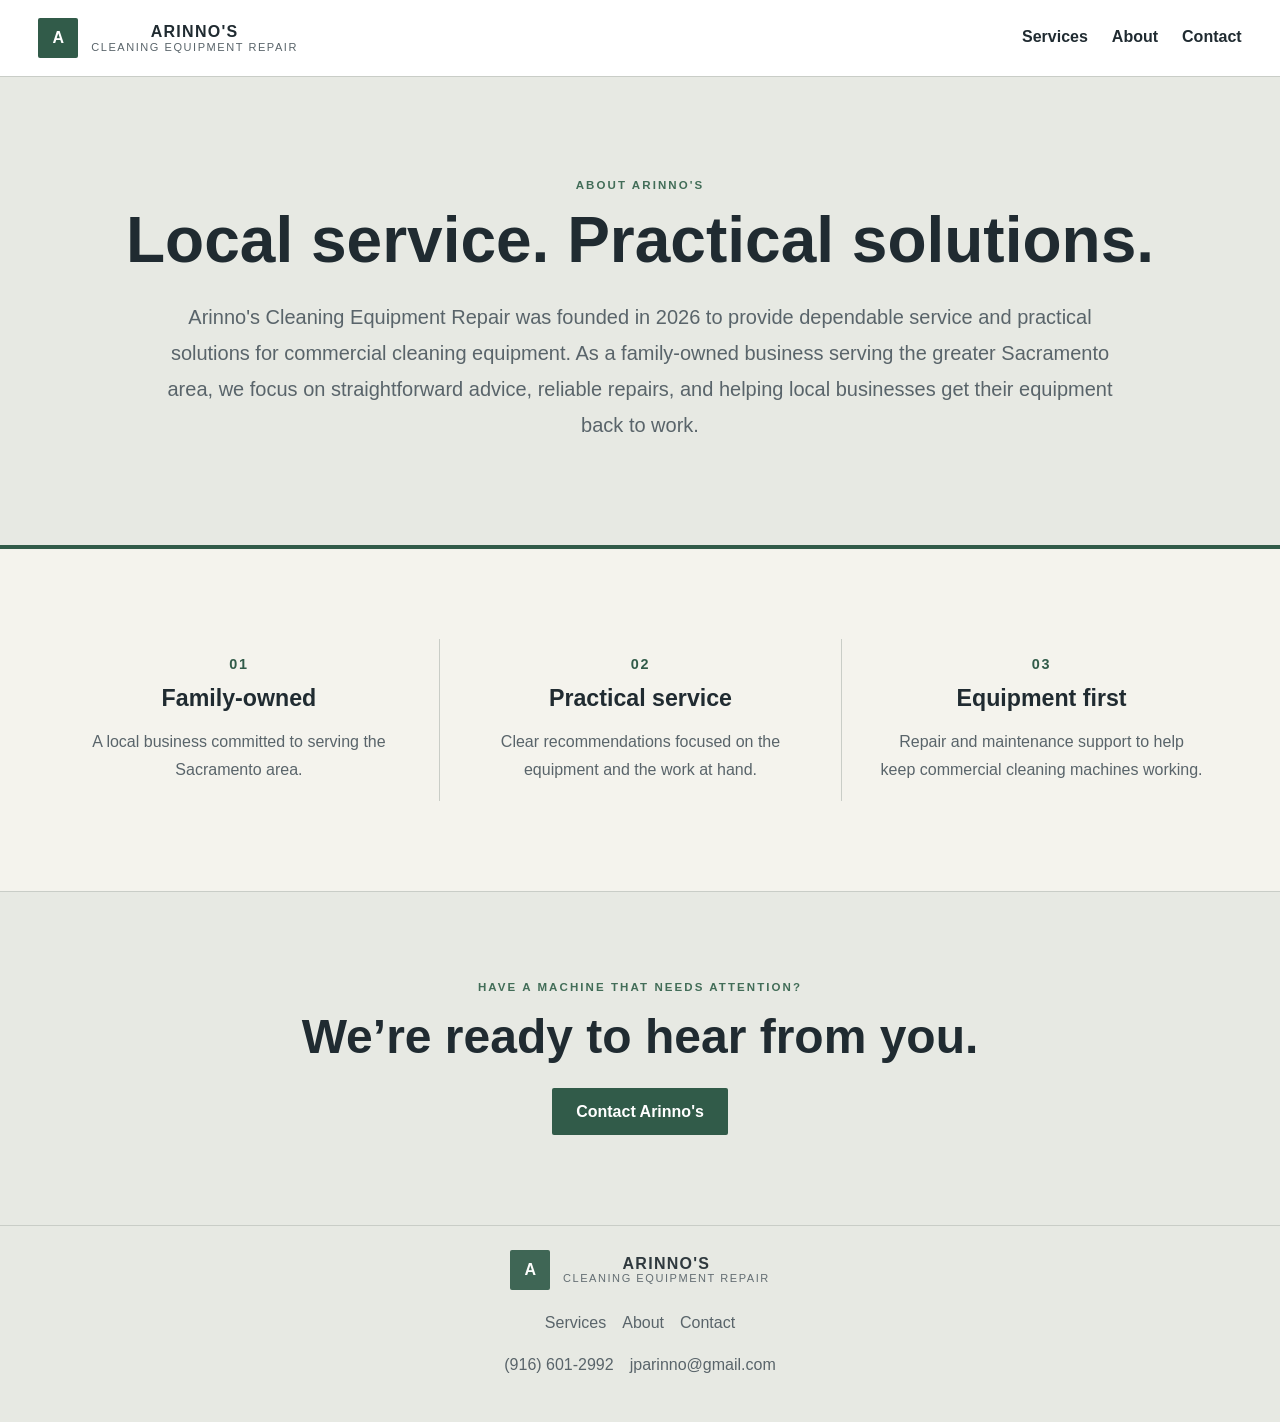
==== about.html @ 46e59c7a "new file:   .vscode/settings.json 	new file:   about.html 	new file:   contact.html 	new file:   faq" ====
<!DOCTYPE html>
<html lang="en">
  <head>
    <meta charset="UTF-8" />
    <meta name="viewport" content="width=device-width, initial-scale=1.0" />
    <meta
      name="description"
      content="Learn about Arinno's Cleaning Equipment Repair, a family-owned commercial cleaning equipment repair business serving the greater Sacramento area."
    />
    <title>About | Arinno's Cleaning Equipment Repair</title>
    <link rel="preconnect" href="https://fonts.googleapis.com" />
    <link rel="preconnect" href="https://fonts.gstatic.com" crossorigin />
    <link
      href="https://fonts.googleapis.com/css2?family=Inter:wght@400;500;600;700;800;900&display=swap"
      rel="stylesheet"
    />
    <link rel="stylesheet" href="styles.css" />
  </head>
  <body>
    <div class="page-shell">
      <header class="site-header">
        <div class="container header-inner">
          <a class="brand" href="index.html" aria-label="Arinno's Cleaning Equipment Repair home">
            <span class="brand-mark">A</span>
            <span class="brand-copy">
              <strong>Arinno's</strong>
              <small>Cleaning Equipment Repair</small>
            </span>
          </a>

          <nav class="main-nav" aria-label="Main navigation">
            <a href="services.html">Services</a>
            <a href="about.html" aria-current="page">About</a>
            <a href="contact.html">Contact</a>
          </nav>
      </header>

      <main>
        <section class="about-page-intro">
          <div class="container about-page-content">
            <p class="eyebrow">About Arinno's</p>
            <h1>Local service. Practical solutions.</h1>
            <p>
              Arinno's Cleaning Equipment Repair was founded in 2026 to provide dependable service and practical solutions for commercial cleaning equipment. As a family-owned business serving the greater Sacramento area, we focus on straightforward advice, reliable repairs, and helping local businesses get their equipment back to work.
            </p>
          </div>
        </section>

        <section class="about-page-points" aria-label="What you can expect">
          <div class="container about-page-point-list">
            <article>
              <span>01</span>
              <h2>Family-owned</h2>
              <p>A local business committed to serving the Sacramento area.</p>
            </article>
            <article>
              <span>02</span>
              <h2>Practical service</h2>
              <p>Clear recommendations focused on the equipment and the work at hand.</p>
            </article>
            <article>
              <span>03</span>
              <h2>Equipment first</h2>
              <p>Repair and maintenance support to help keep commercial cleaning machines working.</p>
            </article>
          </div>
        </section>

        <section class="about-page-contact">
          <div class="container about-page-contact-content">
            <p class="eyebrow">Have a machine that needs attention?</p>
            <h2>We’re ready to hear from you.</h2>
            <a class="button button-primary" href="contact.html">Contact Arinno's</a>
          </div>
        </section>
      </main>

      <footer class="site-footer">
        <div class="container footer-inner">
          <div>
            <a class="brand footer-brand" href="index.html">
              <span class="brand-mark">A</span>
              <span class="brand-copy">
                <strong>Arinno's</strong>
                <small>Cleaning Equipment Repair</small>
              </span>
            </a>
          </div>
          <div class="footer-links">
            <a href="services.html">Services</a>
            <a href="about.html" aria-current="page">About</a>
            <a href="contact.html">Contact</a>
          </div>
          <div class="footer-contact">
            <a href="tel:+19166012992">(916) 601-2992</a>
            <a href="mailto:jparinno@gmail.com">jparinno@gmail.com</a>
          </div>
        </div>
      </footer>
    </div>

    <script src="site-config.js"></script>
    <script src="script.js"></script>
  </body>
</html>
---- styles.css ----
:root {
  --bg: #f4f3ed;
  --bg-alt: #e7e9e3;
  --panel: #ffffff;
  --card: #f1f0e9;
  --text: #202b31;
  --muted: #59646a;
  --accent: #315b49;
  --accent-alt: #426d58;
  --accent-contrast: #ffffff;
  --accent-soft: rgba(49, 91, 73, 0.1);
  --accent-shadow: rgba(32, 43, 49, 0.12);
  --border: #c9cdc7;
  --shadow: 0 3px 10px rgba(32, 43, 49, 0.08);
}

* {
  box-sizing: border-box;
}

html {
  scroll-behavior: smooth;
}

body {
  margin: 0;
  font-family: Arial, Helvetica, sans-serif;
  background: var(--bg);
  color: var(--text);
  text-align: center;
}

img {
  max-width: 100%;
  display: block;
}

a {
  color: inherit;
  text-decoration: none;
}

button {
  font: inherit;
}

.page-shell {
  min-height: 100vh;
}

.container {
  width: 100%;
  margin: 0 auto;
  padding: 0 clamp(1rem, 3vw, 3rem);
}

.section-spacing {
  padding: 5rem 0;
}

.site-header {
  position: sticky;
  top: 0;
  z-index: 40;
  background: var(--panel);
  border-bottom: 1px solid var(--border);
}

.header-inner {
  display: flex;
  flex-direction: row;
  align-items: center;
  justify-content: space-between;
  flex-wrap: wrap;
  gap: 1rem 2rem;
  min-height: 76px;
}

.brand {
  display: inline-flex;
  align-items: center;
  gap: 0.8rem;
}

.brand-mark {
  display: grid;
  place-items: center;
  width: 2.5rem;
  height: 2.5rem;
  border-radius: 2px;
  background: var(--accent);
  color: var(--accent-contrast);
  font-weight: 900;
  font-family: Arial, Helvetica, sans-serif;
  box-shadow: none;
}

.brand-copy {
  display: flex;
  flex-direction: column;
  line-height: 1.1;
}

.brand-copy strong {
  font-size: 1rem;
  letter-spacing: 0.08em;
  text-transform: uppercase;
}

.brand-copy small {
  font-size: 0.69rem;
  letter-spacing: 0.14em;
  color: var(--muted);
  text-transform: uppercase;
}

.main-nav {
  display: flex;
  align-items: center;
  justify-content: center;
  flex-wrap: wrap;
  gap: 1.5rem;
  color: var(--muted);
}

.main-nav a {
  padding: 0.35rem 0;
  border-bottom: 2px solid transparent;
  color: var(--text);
  font-weight: 700;
}

.main-nav a:hover,
.main-nav a:focus-visible {
  border-bottom-color: var(--accent);
}

.header-actions {
  display: flex;
  align-items: center;
  justify-content: center;
  flex-wrap: wrap;
  gap: 1rem;
}

.theme-toggle {
  display: inline-flex;
  align-items: center;
  gap: 0.5rem;
  padding: 0.6rem 0.9rem;
  border: 1px solid var(--border);
  border-radius: 2px;
  background: var(--panel);
  color: var(--text);
  cursor: pointer;
}

.theme-dot {
  width: 0.75rem;
  height: 0.75rem;
  border-radius: 50%;
  background: linear-gradient(135deg, var(--accent), var(--accent-alt));
  box-shadow: none;
}

.button {
  display: inline-flex;
  justify-content: center;
  align-items: center;
  border-radius: 2px;
  padding: 0.9rem 1.5rem;
  font-weight: 700;
  transition: background-color 0.15s ease;
}

.button:hover,
.button:focus-visible {
  filter: brightness(0.92);
}

.button-primary {
  background: var(--accent);
  color: var(--accent-contrast);
  box-shadow: none;
}

.button-secondary {
  border: 1px solid var(--border);
  background: var(--panel);
  color: var(--text);
}

.hero {
  padding: 4.5rem 0 2.5rem;
}

.hero-inner {
  display: grid;
  grid-template-columns: 1.2fr 0.8fr;
  align-items: center;
  justify-items: center;
  gap: 2rem;
}

.eyebrow {
  margin: 0 0 1rem;
  color: var(--accent-alt);
  font-size: 0.72rem;
  font-weight: 800;
  letter-spacing: 0.18em;
  text-transform: uppercase;
}

.hero-copy h1 {
  font-size: clamp(2.8rem, 5vw, 5rem);
  line-height: 1.05;
  letter-spacing: -0.06em;
  margin: 0;
  max-width: 100%;
}

.hero-text {
  margin: 1.25rem 0 0;
  max-width: 100%;
  font-size: 1.08rem;
  line-height: 1.75;
  color: var(--muted);
}

.hero-actions {
  margin-top: 2rem;
  display: flex;
  flex-wrap: wrap;
  justify-content: center;
  gap: 1rem;
}

.hero-points {
  list-style: none;
  padding: 0;
  margin: 2rem 0 0;
  display: flex;
  flex-wrap: wrap;
  justify-content: center;
  gap: 0.75rem;
}

.hero-points li {
  padding: 0.75rem 1rem;
  border: 1px solid var(--border);
  border-radius: 2px;
  background: var(--panel);
  color: var(--muted);
}

.hero-panel {
  display: flex;
  flex-direction: column;
  align-items: center;
  width: 100%;
  gap: 1rem;
}

.panel-card {
  width: 100%;
  background: var(--panel);
  border: 1px solid var(--border);
  border-radius: 3px;
  box-shadow: none;
}

.info-card {
  padding: 1.5rem;
}

.panel-topline {
  display: inline-flex;
  align-items: center;
  gap: 0.5rem;
  padding: 0.4rem 0.8rem;
  border-radius: 999px;
  background: var(--accent-soft);
  color: var(--accent-alt);
  font-size: 0.82rem;
  font-weight: 600;
  justify-content: center;
}

.status-dot {
  width: 0.6rem;
  height: 0.6rem;
  border-radius: 50%;
  background: #3ddc97;
  box-shadow: none;
}

.panel-figure {
  margin-top: 1.25rem;
  display: flex;
  flex-direction: column;
  gap: 0.4rem;
  align-items: center;
}

.panel-figure strong {
  font-size: clamp(2.4rem, 3vw, 3.2rem);
  letter-spacing: -0.05em;
}

.panel-figure span {
  color: var(--muted);
  line-height: 1.6;
}

.panel-stats {
  margin-top: 1.5rem;
  display: grid;
  grid-template-columns: repeat(2, minmax(0, 1fr));
  gap: 1rem;
}

.panel-stats div {
  padding: 1rem;
  background: var(--panel);
  border-radius: 1rem;
  border: 1px solid var(--border);
}

.panel-stats strong {
  display: block;
  font-size: 1.3rem;
}

.panel-stats span {
  color: var(--muted);
  font-size: 0.83rem;
}

.contact-card {
  padding: 1.25rem 1.5rem;
  display: flex;
  flex-direction: column;
  gap: 0.45rem;
  color: var(--muted);
}

.contact-card p {
  margin: 0;
  font-size: 0.75rem;
  letter-spacing: 0.16em;
  text-transform: uppercase;
  color: var(--accent-alt);
}

.contact-card a {
  color: var(--text);
  font-size: clamp(1.2rem, 2vw, 1.6rem);
  font-weight: 700;
}

.contact-card span {
  display: block;
  line-height: 1.65;
}

.trust-bar {
  padding: 0 0 1rem;
}

.trust-grid {
  display: grid;
  grid-template-columns: repeat(4, minmax(0, 1fr));
  gap: 1rem;
}

.trust-item {
  padding: 1.2rem 1rem;
  border: 1px solid var(--border);
  border-radius: 1.2rem;
  background: var(--panel);
  text-align: center;
}

.trust-item strong {
  display: block;
  color: var(--accent-alt);
  font-size: clamp(1.4rem, 2vw, 2rem);
}

.trust-item span {
  color: var(--muted);
  font-size: 0.8rem;
  letter-spacing: 0.06em;
  text-transform: uppercase;
}

.section-heading {
  margin-bottom: 2rem;
}

.section-heading h2 {
  margin: 0;
  font-size: clamp(2rem, 4vw, 3rem);
  line-height: 1.15;
}

.section-heading.narrow {
  max-width: 100%;
}

.services-grid,
.process-grid,
.testimonial-grid {
  display: grid;
  grid-template-columns: repeat(3, minmax(0, 1fr));
  gap: 1.4rem;
}

.service-card,
.process-card,
.testimonial-card {
  border: 1px solid var(--border);
  background: linear-gradient(180deg, var(--panel), var(--bg-alt));
  border-radius: 1.3rem;
  padding: 1.5rem;
  box-shadow: var(--shadow);
}

.service-icon {
  width: 3.2rem;
  height: 3.2rem;
  display: grid;
  place-items: center;
  border-radius: 0.9rem;
  background: var(--accent-soft);
  font-size: 1.6rem;
}

.service-card h3,
.process-card h3 {
  margin: 1rem 0 0.6rem;
  font-size: 1.3rem;
}

.service-card p,
.process-card p,
.testimonial-card .quote,
.about-copy p,
.feature-item p {
  color: var(--muted);
  line-height: 1.7;
}

.about-grid {
  display: grid;
  grid-template-columns: 0.95fr 1.05fr;
  gap: 2rem;
  align-items: center;
  justify-items: center;
}

.image-card {
  position: relative;
  width: 100%;
  min-height: 520px;
  border-radius: 1.8rem;
  background:
    linear-gradient(180deg, rgba(15, 23, 42, 0.05), rgba(15, 23, 42, 0.68)),
    url('https://images.unsplash.com/photo-1581092921461-eab62e97a780?auto=format&fit=crop&w=1200&q=80') center/cover no-repeat;
  border: 1px solid var(--border);
  box-shadow: var(--shadow);
}

.image-overlay {
  position: absolute;
  left: 1.3rem;
  right: 1.3rem;
  bottom: 1.3rem;
  padding: 1rem 1.2rem;
  border-radius: 1rem;
  background: rgba(11, 17, 23, 0.72);
  border: 1px solid var(--border);
  color: var(--text);
  font-weight: 600;
  text-align: center;
}

.about-copy h2 {
  margin: 0;
  font-size: clamp(2rem, 3vw, 3rem);
  line-height: 1.15;
}

.about-copy > p {
  margin-top: 1rem;
}

.feature-list {
  margin-top: 2rem;
  display: grid;
  gap: 1rem;
}

.feature-item {
  display: flex;
  align-items: center;
  justify-content: center;
  gap: 0.8rem;
}

.checkmark {
  display: grid;
  place-items: center;
  width: 1.6rem;
  height: 1.6rem;
  border-radius: 50%;
  background: var(--accent-soft);
  color: var(--accent-alt);
  font-weight: 900;
}

.process-step {
  display: inline-flex;
  padding: 0.35rem 0.8rem;
  border-radius: 999px;
  background: var(--accent-soft);
  color: var(--accent-alt);
  font-weight: 700;
  letter-spacing: 0.06em;
}

.chip-list {
  display: flex;
  flex-wrap: wrap;
  gap: 0.8rem;
}

.chip-list span {
  padding: 0.75rem 1rem;
  border: 1px solid var(--border);
  border-radius: 999px;
  background: var(--panel);
  color: var(--text);
}

.author-block {
  margin-top: 1.25rem;
  display: flex;
  flex-direction: column;
  gap: 0.2rem;
}

.author-block strong {
  font-size: 1rem;
}

.author-block span {
  color: var(--muted);
  font-size: 0.82rem;
}

.cta-panel {
  display: flex;
  flex-direction: column;
  justify-content: center;
  align-items: center;
  gap: 2rem;
  padding: 2rem 2.2rem;
  border-radius: 1.8rem;
  background: linear-gradient(135deg, var(--accent-soft), var(--panel));
  border: 1px solid var(--border);
  box-shadow: var(--shadow);
}

.cta-panel h2 {
  margin: 0;
  font-size: clamp(2rem, 3vw, 2.8rem);
  line-height: 1.1;
}

.cta-actions {
  display: flex;
  justify-content: center;
  gap: 1rem;
  flex-wrap: wrap;
}

.site-footer {
  padding: 1.5rem 0 3rem;
  border-top: 1px solid var(--border);
  background: var(--bg-alt);
}

.footer-inner {
  display: flex;
  flex-direction: column;
  align-items: center;
  justify-content: center;
  gap: 1.5rem;
}

.footer-brand {
  opacity: 0.92;
}

.footer-links,
.footer-contact {
  display: flex;
  align-items: center;
  gap: 1rem;
  flex-wrap: wrap;
  justify-content: center;
  color: var(--muted);
}

.service-page .service-hero {
  padding-top: 4rem;
}

.service-page-heading {
  margin-bottom: 3rem;
}

.service-page-heading h1 {
  margin: 0;
  font-size: clamp(2.8rem, 5vw, 4.2rem);
  line-height: 1.05;
  letter-spacing: -0.06em;
}

.service-page-heading > p:last-child {
  margin: 1rem auto 0;
  color: var(--muted);
  font-size: 1.08rem;
  line-height: 1.75;
}

.service-overview {
  display: grid;
  grid-template-columns: repeat(3, minmax(0, 1fr));
  align-items: stretch;
  gap: 1.5rem;
}

.service-overview-card {
  padding: 1.5rem;
  border: 1px solid var(--border);
  border-radius: 1.3rem;
  background: linear-gradient(180deg, var(--panel), var(--bg-alt));
  box-shadow: var(--shadow);
}

.service-overview-image {
  width: 100%;
  height: 220px;
  object-fit: cover;
  border-radius: 1rem;
}

.service-overview-mark {
  display: grid;
  place-items: center;
  width: 3.5rem;
  height: 3.5rem;
  margin: 0 auto 1rem;
  border-radius: 50%;
  background: var(--accent-soft);
  color: var(--accent);
  font-weight: 800;
}

.service-overview-card h2 {
  margin: 1.2rem 0 0.75rem;
  font-size: clamp(1.35rem, 2vw, 1.7rem);
}

.service-overview-card p {
  color: var(--muted);
  line-height: 1.8;
}

.service-overview-card p:last-child {
  margin-bottom: 0;
}

.service-request-content {
  display: grid;
  justify-items: center;
  gap: 2rem;
}

.service-request-copy {
  width: 100%;
}

.service-request-copy h2 {
  margin: 0;
  font-size: clamp(2rem, 4vw, 3rem);
  line-height: 1.15;
}

.service-request-copy p:last-child {
  margin: 1rem auto 0;
  color: var(--muted);
  line-height: 1.8;
}

.service-hero-inner {
  display: grid;
  grid-template-columns: 1.25fr 0.75fr;
  align-items: center;
  justify-items: center;
  gap: 2rem;
}

.service-hero h1 {
  margin: 0;
  font-size: clamp(2.7rem, 5vw, 4.4rem);
  line-height: 1.05;
  letter-spacing: -0.06em;
  max-width: 100%;
}

.service-hero p {
  color: var(--muted);
  line-height: 1.75;
  max-width: 100%;
}

.service-spotlight {
  display: flex;
  justify-content: center;
  width: 100%;
}

.spotlight-card {
  width: 100%;
  padding: 1.6rem;
  border-radius: 1.6rem;
  border: 1px solid var(--border);
  background: linear-gradient(180deg, var(--panel), var(--bg-alt));
  box-shadow: var(--shadow);
}

.spotlight-badge {
  display: inline-block;
  margin-bottom: 0.8rem;
  padding: 0.4rem 0.8rem;
  border-radius: 999px;
  background: var(--accent-soft);
  color: var(--accent-alt);
  font-weight: 700;
  font-size: 0.72rem;
  letter-spacing: 0.12em;
  text-transform: uppercase;
}

.spotlight-card strong {
  display: block;
  font-size: 1.7rem;
  margin-bottom: 1rem;
}

.spotlight-card ul {
  margin: 0;
  padding-left: 1.15rem;
  color: var(--muted);
  line-height: 1.8;
}

.service-grid,
.service-process-grid {
  display: grid;
  grid-template-columns: repeat(3, minmax(0, 1fr));
  gap: 1.4rem;
}

.service-feature {
  display: grid;
  grid-template-columns: 1fr 1.1fr;
  gap: 1.5rem;
  align-items: stretch;
  justify-items: center;
}

.service-feature-image {
  width: 100%;
  min-height: 380px;
  border-radius: 1.5rem;
  border: 1px solid var(--border);
  background:
    linear-gradient(180deg, rgba(11, 17, 23, 0.1), rgba(11, 17, 23, 0.72)),
    url('https://images.unsplash.com/photo-1581578731548-c64695cc6952?auto=format&fit=crop&w=1200&q=80') center/cover no-repeat;
  box-shadow: var(--shadow);
}

.service-view {
  min-height: 320px;
  width: 100%;
}

.service-detail-panel {
  padding: 1.8rem;
  border: 1px solid var(--border);
  border-radius: 1.5rem;
  background: linear-gradient(180deg, var(--panel), var(--bg-alt));
  box-shadow: var(--shadow);
}

.service-detail-header {
  display: flex;
  align-items: center;
  gap: 1rem;
  margin-bottom: 1rem;
  justify-content: center;
}

.service-detail-header h3 {
  margin: 0.2rem 0 0;
  font-size: clamp(1.7rem, 2vw, 2.2rem);
}

.service-detail-summary {
  color: var(--muted);
  line-height: 1.8;
  margin: 0 0 1rem;
}

.highlight-panel {
  background: linear-gradient(135deg, var(--accent-soft), var(--panel));
}

.service-list {
  margin: 1.2rem 0 0;
  padding-left: 1.2rem;
  color: var(--muted);
  line-height: 2;
}

.meta-stack {
  display: grid;
  gap: 1rem;
  margin-top: 1rem;
}

.meta-stack div {
  padding: 1rem 1.1rem;
  border: 1px solid var(--border);
  border-radius: 1rem;
  background: var(--panel);
}

.meta-stack strong {
  display: block;
  margin-bottom: 0.25rem;
  font-size: 1.05rem;
}

.meta-stack span {
  color: var(--muted);
  line-height: 1.7;
}

.service-intro {
  padding-top: 4rem;
}

.service-intro-inner {
  display: grid;
  grid-template-columns: 1fr;
}

.service-intro h1 {
  margin: 0;
  font-size: clamp(2.8rem, 5vw, 4.2rem);
  line-height: 1.05;
  letter-spacing: -0.06em;
  max-width: 100%;
}

.service-intro p {
  color: var(--muted);
  line-height: 1.8;
  max-width: 100%;
}

.single-paragraph-about {
  max-width: 100%;
  margin: 0 auto;
  padding: 2rem 1.5rem;
  border: 1px solid var(--border);
  border-radius: 1.5rem;
  background: linear-gradient(180deg, var(--panel), var(--bg-alt));
  box-shadow: var(--shadow);
}

.single-paragraph-about h1 {
  margin: 0 0 1rem;
  font-size: clamp(2.3rem, 4vw, 4rem);
  line-height: 1.08;
  letter-spacing: -0.05em;
}

.single-paragraph-about p:last-child {
  margin: 0;
  color: var(--muted);
  line-height: 1.9;
  font-size: 1.06rem;
}

.contact-grid {
  display: grid;
  grid-template-columns: repeat(2, minmax(0, 1fr));
  gap: 1.5rem;
  justify-items: center;
}

.contact-copy {
  width: 100%;
  padding: 1.75rem;
  border-radius: 1.5rem;
  border: 1px solid var(--border);
  background: linear-gradient(180deg, var(--panel), var(--bg-alt));
  box-shadow: var(--shadow);
}

.contact-copy h1 {
  margin: 0 0 0.8rem;
  font-size: clamp(1.9rem, 3vw, 2.7rem);
  line-height: 1.15;
}

.contact-copy p {
  color: var(--muted);
  line-height: 1.8;
}

.contact-details {
  display: grid;
  gap: 0.6rem;
  margin-top: 1rem;
  justify-items: center;
}

.contact-details a {
  color: var(--text);
  font-weight: 600;
}

.schedule-grid {
  display: grid;
  grid-template-columns: 0.9fr 1.1fr;
  gap: 1.5rem;
  align-items: start;
  justify-items: center;
}

.schedule-copy {
  padding: 1rem 0;
  width: 100%;
}

.schedule-copy h2 {
  margin: 0;
  font-size: clamp(2rem, 3vw, 2.8rem);
  line-height: 1.15;
}

.schedule-copy p:last-child {
  color: var(--muted);
  line-height: 1.8;
}

.service-form {
  display: grid;
  width: 100%;
  gap: 1rem;
  padding: 1.5rem;
  border-radius: 1.5rem;
  border: 1px solid var(--border);
  background: linear-gradient(180deg, var(--panel), var(--bg-alt));
  box-shadow: var(--shadow);
}

.form-row {
  display: grid;
  gap: 1rem;
}

.two-up {
  grid-template-columns: repeat(2, minmax(0, 1fr));
}

.service-form label {
  display: grid;
  gap: 0.5rem;
  color: var(--text);
  font-weight: 600;
  text-align: center;
}

.service-form input,
.service-form select,
.service-form textarea {
  width: 100%;
  background: var(--panel);
  border: 1px solid var(--border);
  border-radius: 0.85rem;
  padding: 0.9rem 1rem;
  color: var(--text);
  font: inherit;
}

.service-form input::placeholder,
.service-form textarea::placeholder {
  color: var(--muted);
}

.service-form textarea {
  resize: vertical;
  min-height: 140px;
}

.form-status {
  margin: 0;
  min-height: 1.2rem;
  color: var(--accent-alt);
  font-size: 0.92rem;
}

h1,
h2,
h3 {
  letter-spacing: normal;
}

.theme-dot,
.status-dot,
.brand-mark,
.button-primary {
  box-shadow: none;
}

@media (max-width: 980px) {
  .hero-inner,
  .about-grid,
  .services-grid,
  .process-grid,
  .testimonial-grid,
  .trust-grid,
  .cta-panel,
  .service-hero-inner,
  .service-overview,
  .service-detail-grid,
  .service-grid,
  .service-process-grid,
  .service-feature,
  .contact-grid,
  .schedule-grid,
  .two-up {
    grid-template-columns: 1fr;
    display: grid;
  }

  .cta-panel {
    place-items: center;
  }
}

@media (max-width: 640px) {
  .header-inner {
    padding: 0.8rem 0;
    justify-content: center;
  }

  .header-actions {
    width: 100%;
    justify-content: center;
  }

  .hero {
    padding-top: 3rem;
  }

  .hero-copy h1 {
    letter-spacing: -0.04em;
  }

  .brand-copy strong {
    font-size: 0.8rem;
  }

  .button {
    width: 100%;
  }

  .hero-actions,
  .cta-actions {
    display: grid;
    width: 100%;
  }

  .footer-inner {
    text-align: center;
  }
}

.service-card,
.process-card,
.testimonial-card,
.cta-panel,
.spotlight-card,
.service-detail-panel,
.single-paragraph-about,
.contact-copy,
.service-form,
.service-overview-card,
.panel-stats div,
.trust-item,
.meta-stack div {
  border-radius: 3px;
  background: var(--panel);
  box-shadow: none;
}

.service-card,
.process-card,
.testimonial-card,
.cta-panel,
.spotlight-card,
.service-detail-panel,
.single-paragraph-about,
.contact-copy,
.service-form,
.service-overview-card,
.image-card,
.service-feature-image {
  border-radius: 3px;
  box-shadow: none;
}

.service-icon,
.checkmark,
.process-step,
.spotlight-badge,
.service-overview-mark,
.chip-list span,
.image-overlay,
.service-overview-image,
.service-form input,
.service-form select,
.service-form textarea {
  border-radius: 2px;
}

.service-icon,
.checkmark,
.process-step,
.spotlight-badge,
.service-overview-mark {
  background: var(--accent-soft);
  box-shadow: none;
}

.service-card,
.process-card,
.testimonial-card,
.spotlight-card,
.service-detail-panel,
.single-paragraph-about,
.contact-copy,
.service-form,
.service-overview-card {
  background: var(--panel);
}

.cta-panel {
  background: var(--bg-alt);
}

.service-overview-image {
  box-shadow: none;
}

.image-overlay {
  background: rgba(255, 255, 255, 0.92);
  color: var(--text);
}

.service-form input,
.service-form select,
.service-form textarea {
  text-align: left;
}

.contact-about {
  padding: 0 0 4rem;
}

.contact-about-inner {
  padding: 2rem;
  border: 1px solid var(--border);
  border-left: 5px solid var(--accent);
  background: var(--bg-alt);
}

.contact-about h2 {
  margin: 0 0 0.75rem;
}

.contact-about p {
  max-width: 100%;
  margin: 0;
  color: var(--muted);
  line-height: 1.8;
}

.home-hero {
  display: grid;
  min-height: 480px;
  place-items: center;
  padding: clamp(4rem, 9vw, 8rem) 0;
  border-bottom: 4px solid var(--accent);
  background: var(--bg-alt);
}

.home-hero-content,
.home-section-heading,
.home-about-content,
.home-contact-content {
  text-align: center;
}

.home-hero h1 {
  max-width: 1300px;
  margin: 0 auto;
  font-size: clamp(2.5rem, 5vw, 4.5rem);
  line-height: 1.02;
  font-weight: 800;
}

.home-hero-copy {
  max-width: 760px;
  margin: 1.5rem auto 0;
  color: var(--muted);
  font-size: clamp(1.1rem, 2vw, 1.35rem);
  line-height: 1.7;
}

.home-hero-actions {
  display: flex;
  align-items: center;
  justify-content: center;
  flex-wrap: wrap;
  gap: 1.5rem;
  margin-top: 2rem;
}

.home-hero-actions .button {
  min-width: 200px;
}

.home-phone {
  color: var(--text);
  font-size: 1.15rem;
  font-weight: 700;
}

.home-services {
  padding-top: clamp(3.5rem, 7vw, 6rem);
  padding-bottom: clamp(3.5rem, 7vw, 6rem);
}

.home-section-heading {
  margin: 0 auto 3rem;
}

.home-section-heading h2,
.home-about h2,
.home-contact h2 {
  margin: 0;
  font-size: clamp(2rem, 4vw, 3.2rem);
  line-height: 1.15;
}

.home-service-list {
  display: grid;
  grid-template-columns: repeat(3, minmax(0, 1fr));
  gap: 2rem;
  text-align: center;
}

.home-service-list article {
  padding: 1.5rem clamp(1rem, 3vw, 3rem);
  border-left: 1px solid var(--border);
}

.home-service-list article:first-child {
  border-left: 0;
}

.home-service-number {
  color: var(--accent);
  font-size: 0.9rem;
  font-weight: 800;
  letter-spacing: 0.12em;
}

.home-service-list h3 {
  margin: 0.75rem 0;
  font-size: 1.4rem;
}

.home-service-list p,
.home-about-content > p:not(.eyebrow),
.home-contact-content > p:not(.eyebrow) {
  color: var(--muted);
  line-height: 1.8;
}

.home-about {
  border-top: 1px solid var(--border);
  border-bottom: 1px solid var(--border);
  background: var(--bg-alt);
}

.home-about-content {
  max-width: 100%;
}

.home-about-content > p:not(.eyebrow),
.home-contact-content > p:not(.eyebrow) {
  max-width: 900px;
  margin: 1rem auto 0;
  font-size: 1.08rem;
}

.home-text-link {
  display: inline-block;
  margin-top: 1.25rem;
  padding-bottom: 0.25rem;
  border-bottom: 2px solid var(--accent);
  color: var(--accent);
  font-weight: 700;
}

.home-contact {
  padding-top: clamp(3.5rem, 7vw, 6rem);
  padding-bottom: clamp(3.5rem, 7vw, 6rem);
}

@media (max-width: 760px) {
  .home-service-list {
    grid-template-columns: 1fr;
    gap: 0;
  }

  .home-service-list article,
  .home-service-list article:first-child {
    padding: 1.5rem 1rem;
    border-left: 0;
    border-top: 1px solid var(--border);
  }

  .home-service-list article:first-child {
    border-top: 0;
  }
}

.service-overview-section {
  padding-top: clamp(4rem, 8vw, 7rem);
  padding-bottom: clamp(4rem, 8vw, 7rem);
}

.service-page-heading {
  margin: 0 auto 3.5rem;
  text-align: center;
}

.service-page-heading h1 {
  max-width: 1100px;
  margin: 0 auto;
  font-size: clamp(2.5rem, 5vw, 4.5rem);
  line-height: 1.05;
}

.service-page-heading > p:last-child {
  max-width: 760px;
  margin: 1.25rem auto 0;
  font-size: clamp(1.05rem, 2vw, 1.25rem);
}

.service-overview {
  grid-template-columns: repeat(3, minmax(0, 1fr));
  gap: 0;
  text-align: center;
}

.service-overview-item {
  padding: 1rem clamp(1.25rem, 3vw, 3rem);
  border-left: 1px solid var(--border);
}

.service-overview-item:first-child {
  border-left: 0;
}

.service-overview-item h2 {
  margin: 0.9rem 0;
  font-size: clamp(1.4rem, 2.2vw, 1.8rem);
}

.service-overview-item p {
  color: var(--muted);
  line-height: 1.8;
}

.service-overview-item p:last-child {
  margin-bottom: 0;
}

.service-overview-mark {
  display: inline-block;
  width: auto;
  height: auto;
  margin: 0;
  padding-bottom: 0.35rem;
  border-radius: 0;
  border-bottom: 2px solid var(--accent);
  background: transparent;
  color: var(--accent);
  font-size: 0.9rem;
  font-weight: 800;
  letter-spacing: 0.12em;
}

.schedule-section {
  border-top: 4px solid var(--accent);
  background: var(--bg-alt);
}

.service-request-content {
  gap: 2.5rem;
}

.service-request-copy {
  max-width: 980px;
  text-align: center;
}

.service-request-copy p:last-child {
  max-width: 780px;
}

.service-request-copy h2 {
  font-size: clamp(2.2rem, 4vw, 3.2rem);
}

.service-form {
  max-width: 1050px;
  padding: 2rem 0;
  border: 0;
  border-top: 1px solid var(--border);
  border-bottom: 1px solid var(--border);
  border-radius: 0;
  background: transparent;
  box-shadow: none;
  text-align: left;
}

.service-form label {
  text-align: left;
}

.service-form input,
.service-form select,
.service-form textarea {
  border-radius: 2px;
  border-color: #b7beb8;
  background: var(--panel);
  text-align: left;
}

.service-form button {
  justify-self: center;
  width: auto;
  min-width: 220px;
  border: 0;
}

.contact-page-intro {
  padding-top: clamp(4rem, 8vw, 7rem);
  padding-bottom: clamp(4rem, 8vw, 7rem);
}

.contact-page-content {
  display: grid;
  justify-items: center;
  gap: 2.5rem;
}

.contact-page-heading {
  max-width: 1100px;
  text-align: center;
}

.contact-page-heading h1 {
  margin: 0;
  font-size: clamp(2.5rem, 5vw, 4.5rem);
  line-height: 1.05;
}

.contact-page-heading > p:not(.eyebrow) {
  max-width: 760px;
  margin: 1.25rem auto 0;
  color: var(--muted);
  font-size: clamp(1.05rem, 2vw, 1.25rem);
  line-height: 1.75;
}

.contact-details {
  display: flex;
  justify-content: center;
  flex-wrap: wrap;
  gap: 1rem 2rem;
  margin-top: 1.5rem;
}

.contact-details a {
  color: var(--accent);
  font-size: 1.1rem;
  font-weight: 700;
}

.contact-page-content .service-form {
  width: 100%;
}

.contact-about {
  padding: clamp(3.5rem, 7vw, 6rem) 0;
  border-top: 1px solid var(--border);
  border-bottom: 1px solid var(--border);
  background: var(--bg-alt);
}

.contact-about-content {
  text-align: center;
}

.contact-about-content h2 {
  margin: 0;
  font-size: clamp(2rem, 4vw, 3.2rem);
}

.contact-about-content > p:last-child {
  max-width: 980px;
  margin: 1rem auto 0;
  color: var(--muted);
  font-size: 1.08rem;
  line-height: 1.8;
}

@media (max-width: 760px) {
  .service-overview {
    grid-template-columns: 1fr;
  }

  .service-overview-item,
  .service-overview-item:first-child {
    padding: 1.75rem 1rem;
    border-left: 0;
    border-top: 1px solid var(--border);
  }

  .service-overview-item:first-child {
    border-top: 0;
  }

  .service-form {
    padding: 1.5rem 0;
  }

  .service-form button {
    width: 100%;
  }
}

.about-page-intro {
  display: grid;
  min-height: 390px;
  place-items: center;
  padding: clamp(4rem, 8vw, 7rem) 0;
  border-bottom: 4px solid var(--accent);
  background: var(--bg-alt);
}

.about-page-content {
  max-width: 1200px;
  text-align: center;
}

.about-page-content h1 {
  max-width: 1100px;
  margin: 0 auto;
  font-size: clamp(2.5rem, 5vw, 4.5rem);
  line-height: 1.05;
}

.about-page-content > p:last-child {
  max-width: 950px;
  margin: 1.5rem auto 0;
  color: var(--muted);
  font-size: clamp(1.05rem, 2vw, 1.25rem);
  line-height: 1.8;
}

.about-page-points {
  padding: clamp(3.5rem, 7vw, 6rem) 0;
}

.about-page-point-list {
  display: grid;
  grid-template-columns: repeat(3, minmax(0, 1fr));
  text-align: center;
}

.about-page-point-list article {
  padding: 1rem clamp(1rem, 3vw, 3rem);
  border-left: 1px solid var(--border);
}

.about-page-point-list article:first-child {
  border-left: 0;
}

.about-page-point-list span {
  color: var(--accent);
  font-size: 0.9rem;
  font-weight: 800;
  letter-spacing: 0.12em;
}

.about-page-point-list h2 {
  margin: 0.75rem 0;
  font-size: 1.45rem;
}

.about-page-point-list p {
  margin-bottom: 0;
  color: var(--muted);
  line-height: 1.8;
}

.about-page-contact {
  padding: clamp(3.5rem, 7vw, 6rem) 0;
  border-top: 1px solid var(--border);
  background: var(--bg-alt);
}

.about-page-contact-content {
  text-align: center;
}

.about-page-contact h2 {
  margin: 0 0 1.5rem;
  font-size: clamp(2rem, 4vw, 3rem);
}

@media (max-width: 760px) {
  .about-page-point-list {
    grid-template-columns: 1fr;
  }

  .about-page-point-list article,
  .about-page-point-list article:first-child {
    padding: 1.5rem 1rem;
    border-left: 0;
    border-top: 1px solid var(--border);
  }

  .about-page-point-list article:first-child {
    border-top: 0;
  }
}
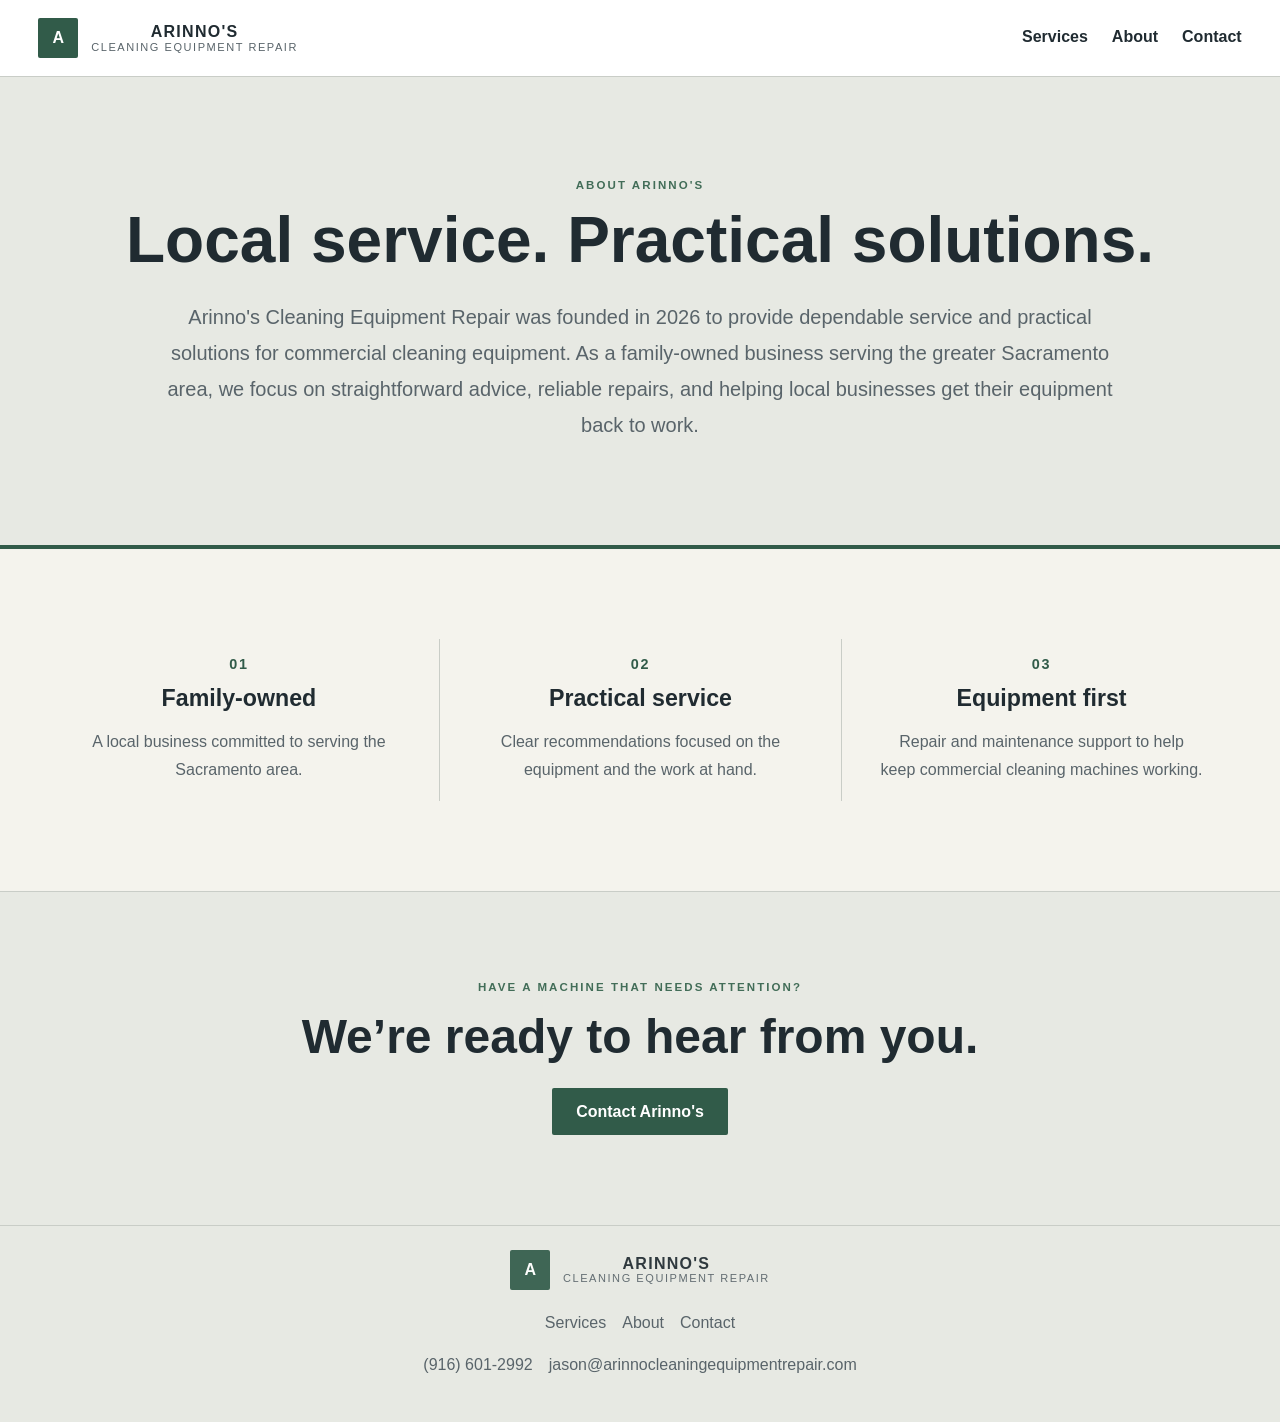
==== commit b52d16dd: "Update website" ====
--- a/about.html
+++ b/about.html
@@ -93,7 +93,7 @@
           </div>
           <div class="footer-contact">
             <a href="tel:+19166012992">(916) 601-2992</a>
-            <a href="mailto:jparinno@gmail.com">jparinno@gmail.com</a>
+            <a href="mailto:jason@arinnocleaningequipmentrepair.com">jason@arinnocleaningequipmentrepair.com</a>
           </div>
         </div>
       </footer>
